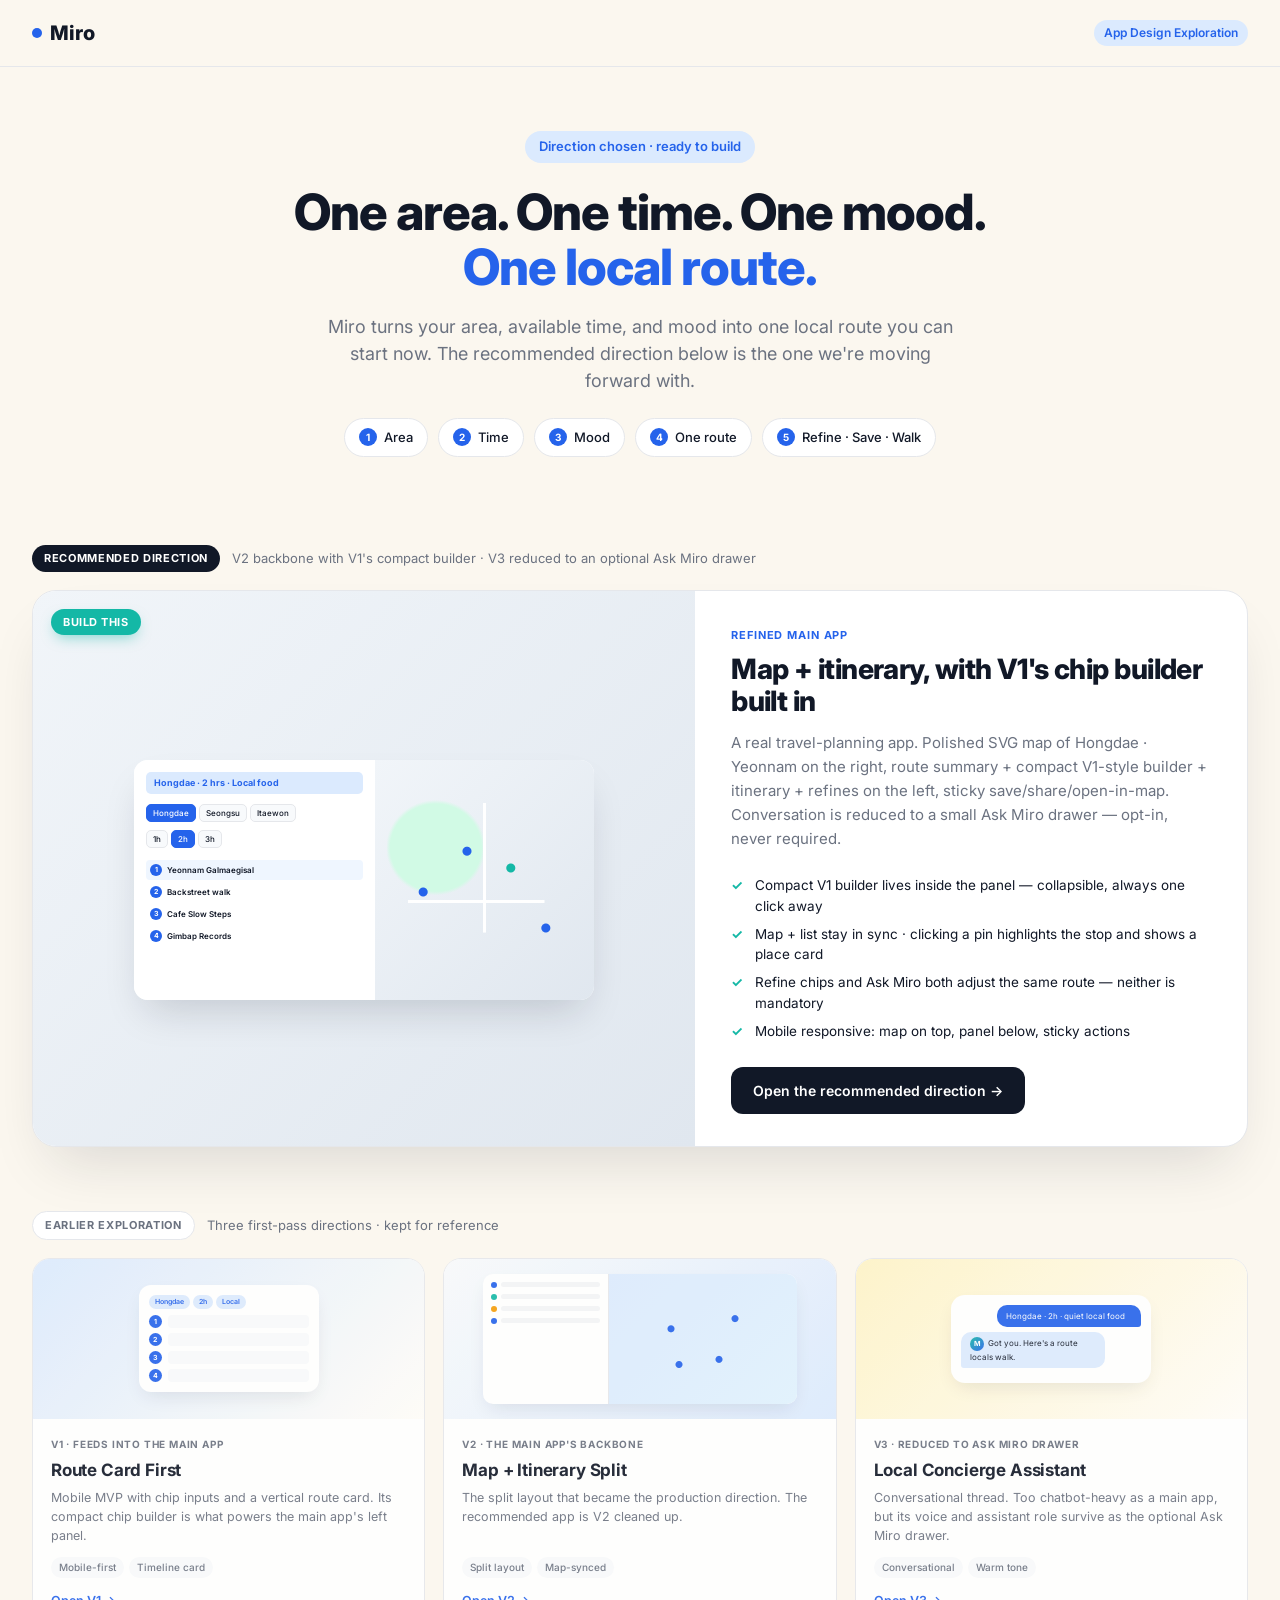
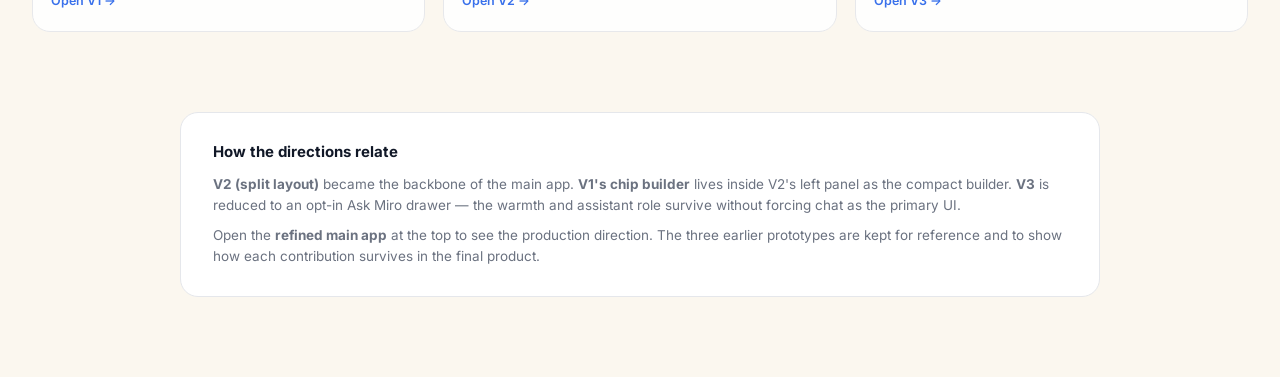
==== index.html @ b217ea52 "Initial Commit" ====
<!DOCTYPE html>
<html lang="en">
<head>
<meta charset="UTF-8" />
<meta name="viewport" content="width=device-width, initial-scale=1.0" />
<title>Miro — App Design Exploration</title>
<link rel="preconnect" href="https://fonts.googleapis.com" />
<link rel="preconnect" href="https://fonts.gstatic.com" crossorigin />
<link href="https://fonts.googleapis.com/css2?family=Inter:wght@400;500;600;700;800&display=swap" rel="stylesheet" />
<style>
  :root {
    --bg: #FFFDF8;
    --bg-warm: #FBF7EF;
    --bg-alt: #F8FAFC;
    --primary: #2563EB;
    --soft-blue: #DBEAFE;
    --mint: #14B8A6;
    --amber: #F59E0B;
    --text: #111827;
    --gray: #6B7280;
    --gray-light: #9CA3AF;
    --border: #E5E7EB;
    --card: #FFFFFF;
  }
  * { margin: 0; padding: 0; box-sizing: border-box; }
  body {
    font-family: 'Inter', -apple-system, BlinkMacSystemFont, sans-serif;
    background: var(--bg-warm);
    color: var(--text);
    -webkit-font-smoothing: antialiased;
    line-height: 1.5;
  }
  .nav {
    padding: 18px 32px;
    display: flex;
    justify-content: space-between;
    align-items: center;
    border-bottom: 1px solid var(--border);
    background: rgba(251, 247, 239, 0.85);
    backdrop-filter: blur(10px);
    position: sticky;
    top: 0;
    z-index: 10;
  }
  .logo {
    font-weight: 800;
    font-size: 20px;
    display: flex;
    align-items: center;
    gap: 8px;
  }
  .logo-dot {
    width: 10px;
    height: 10px;
    border-radius: 50%;
    background: var(--primary);
  }
  .nav-tag {
    font-size: 12px;
    background: var(--soft-blue);
    color: var(--primary);
    padding: 4px 10px;
    border-radius: 999px;
    font-weight: 600;
  }

  /* ===== HERO ===== */
  .hero {
    max-width: 1080px;
    margin: 0 auto;
    padding: 64px 32px 36px;
    text-align: center;
  }
  .pill {
    display: inline-block;
    background: var(--soft-blue);
    color: var(--primary);
    font-size: 13px;
    font-weight: 600;
    padding: 6px 14px;
    border-radius: 999px;
    margin-bottom: 22px;
  }
  h1 {
    font-size: 50px;
    line-height: 1.1;
    font-weight: 800;
    letter-spacing: -0.02em;
    margin-bottom: 18px;
  }
  h1 .accent { color: var(--primary); }
  .lead {
    font-size: 18px;
    color: var(--gray);
    max-width: 640px;
    margin: 0 auto 24px;
  }
  .core-loop {
    display: flex;
    flex-wrap: wrap;
    justify-content: center;
    gap: 10px;
    margin-bottom: 12px;
  }
  .loop-chip {
    background: var(--card);
    border: 1px solid var(--border);
    padding: 9px 14px;
    border-radius: 999px;
    font-size: 13px;
    font-weight: 500;
    color: var(--text);
    display: flex;
    align-items: center;
    gap: 7px;
  }
  .loop-chip .num {
    background: var(--primary);
    color: white;
    width: 18px;
    height: 18px;
    border-radius: 50%;
    display: inline-flex;
    align-items: center;
    justify-content: center;
    font-size: 10px;
    font-weight: 700;
  }

  /* ===== RECOMMENDED ===== */
  .recommended-section {
    max-width: 1280px;
    margin: 0 auto;
    padding: 40px 32px 24px;
  }
  .section-label {
    display: flex;
    align-items: center;
    gap: 12px;
    margin-bottom: 18px;
  }
  .section-label-pill {
    background: var(--text);
    color: white;
    font-size: 11px;
    font-weight: 700;
    padding: 5px 12px;
    border-radius: 999px;
    text-transform: uppercase;
    letter-spacing: 0.06em;
  }
  .section-label-pill.archive {
    background: white;
    color: var(--gray);
    border: 1px solid var(--border);
  }
  .section-label-text {
    font-size: 13px;
    color: var(--gray);
  }

  .recommended-card {
    background: var(--card);
    border: 1px solid var(--border);
    border-radius: 24px;
    overflow: hidden;
    box-shadow: 0 30px 60px -20px rgba(17, 24, 39, 0.15);
    display: grid;
    grid-template-columns: 1.2fr 1fr;
    text-decoration: none;
    color: inherit;
    transition: transform 0.2s, box-shadow 0.2s;
    position: relative;
  }
  .recommended-card:hover {
    transform: translateY(-3px);
    box-shadow: 0 40px 70px -20px rgba(17, 24, 39, 0.2);
  }
  .recommended-badge {
    position: absolute;
    top: 18px;
    left: 18px;
    background: var(--mint);
    color: white;
    font-size: 11px;
    font-weight: 700;
    padding: 5px 12px;
    border-radius: 999px;
    text-transform: uppercase;
    letter-spacing: 0.05em;
    z-index: 2;
    box-shadow: 0 6px 14px -4px rgba(20, 184, 166, 0.5);
  }
  .recommended-preview {
    background: linear-gradient(135deg, #F1F5F9 0%, #E0E7EF 100%);
    padding: 60px 36px 36px;
    position: relative;
    min-height: 360px;
    display: flex;
    align-items: center;
    justify-content: center;
  }
  .rec-mock {
    background: white;
    border-radius: 14px;
    overflow: hidden;
    width: 100%;
    max-width: 460px;
    box-shadow: 0 20px 40px -12px rgba(17, 24, 39, 0.18);
    display: grid;
    grid-template-columns: 1.1fr 1fr;
    height: 240px;
  }
  .rec-mock-left {
    padding: 12px;
    display: flex;
    flex-direction: column;
    gap: 8px;
    overflow: hidden;
    background: white;
  }
  .rec-mock-summary {
    font-size: 9px;
    color: var(--primary);
    font-weight: 700;
    background: var(--soft-blue);
    padding: 4px 8px;
    border-radius: 5px;
    margin-bottom: 2px;
  }
  .rec-mock-chips {
    display: flex; gap: 3px; flex-wrap: wrap;
  }
  .rec-mock-chip {
    background: #F8FAFC;
    border: 1px solid var(--border);
    padding: 2px 6px;
    border-radius: 5px;
    font-size: 8px;
    font-weight: 500;
  }
  .rec-mock-chip.sel { background: var(--primary); color: white; border-color: var(--primary); }
  .rec-mock-stop {
    display: flex;
    gap: 5px;
    align-items: center;
    padding: 4px 4px;
    border-radius: 4px;
  }
  .rec-mock-stop.act { background: #EFF6FF; }
  .rec-mock-stop-num {
    width: 12px; height: 12px;
    border-radius: 50%;
    background: var(--primary);
    color: white;
    font-size: 7px;
    font-weight: 700;
    display: flex; align-items: center; justify-content: center;
    flex-shrink: 0;
  }
  .rec-mock-stop-name {
    font-size: 8px;
    font-weight: 600;
    color: var(--text);
  }
  .rec-mock-right {
    background: linear-gradient(135deg, #F1F5F9 0%, #E0E7EF 100%);
    position: relative;
  }
  .rec-mock-right::before {
    content: '';
    position: absolute;
    inset: 12px;
    background:
      linear-gradient(white, white) 35% 60% / 70% 3px no-repeat,
      linear-gradient(white, white) 50% 35% / 3px 60% no-repeat,
      radial-gradient(ellipse at 25% 35%, #D1FAE5 0 22%, transparent 24%);
  }
  .rec-mock-right::after {
    content: '';
    position: absolute;
    inset: 0;
    background:
      radial-gradient(circle at 22% 55%, #2563EB 0 4px, transparent 5px),
      radial-gradient(circle at 42% 38%, #2563EB 0 4px, transparent 5px),
      radial-gradient(circle at 62% 45%, #14B8A6 0 4px, transparent 5px),
      radial-gradient(circle at 78% 70%, #2563EB 0 4px, transparent 5px);
  }
  .rec-body {
    padding: 36px 36px 32px;
    display: flex;
    flex-direction: column;
    justify-content: center;
  }
  .rec-tag {
    font-size: 11px;
    font-weight: 700;
    color: var(--primary);
    letter-spacing: 0.08em;
    text-transform: uppercase;
    margin-bottom: 10px;
  }
  .rec-title {
    font-size: 28px;
    font-weight: 800;
    letter-spacing: -0.02em;
    line-height: 1.15;
    margin-bottom: 14px;
  }
  .rec-desc {
    font-size: 15px;
    color: var(--gray);
    line-height: 1.6;
    margin-bottom: 20px;
  }
  .rec-bullets {
    list-style: none;
    margin-bottom: 22px;
  }
  .rec-bullets li {
    font-size: 13.5px;
    color: var(--text);
    padding: 4px 0;
    padding-left: 24px;
    position: relative;
  }
  .rec-bullets li::before {
    content: '✓';
    position: absolute;
    left: 0;
    top: 4px;
    color: var(--mint);
    font-weight: 700;
  }
  .rec-cta {
    display: inline-flex;
    align-items: center;
    gap: 8px;
    background: var(--text);
    color: white;
    padding: 13px 22px;
    border-radius: 12px;
    font-size: 14px;
    font-weight: 600;
    align-self: flex-start;
  }

  /* ===== ARCHIVE ===== */
  .archive-section {
    max-width: 1280px;
    margin: 0 auto;
    padding: 40px 32px 80px;
  }
  .versions {
    display: grid;
    grid-template-columns: repeat(auto-fit, minmax(280px, 1fr));
    gap: 18px;
  }
  .v-card {
    background: var(--card);
    border: 1px solid var(--border);
    border-radius: 18px;
    overflow: hidden;
    transition: transform 0.2s, box-shadow 0.2s;
    text-decoration: none;
    color: inherit;
    display: flex;
    flex-direction: column;
    opacity: 0.9;
  }
  .v-card:hover {
    transform: translateY(-3px);
    box-shadow: 0 16px 30px -10px rgba(17, 24, 39, 0.12);
    border-color: var(--gray-light);
    opacity: 1;
  }
  .v-preview {
    height: 160px;
    display: flex;
    align-items: center;
    justify-content: center;
    position: relative;
    overflow: hidden;
  }
  .v1-bg { background: linear-gradient(135deg, #DBEAFE 0%, #FFFDF8 100%); }
  .v2-bg { background: linear-gradient(135deg, #F8FAFC 0%, #DBEAFE 100%); }
  .v3-bg { background: linear-gradient(135deg, #FEF3C7 0%, #FFFDF8 100%); }
  .v1-mock {
    width: 70%;
    max-width: 180px;
    background: white;
    border-radius: 12px;
    padding: 10px;
    box-shadow: 0 8px 20px -6px rgba(17, 24, 39, 0.12);
  }
  .v1-mock .chip-row { display: flex; gap: 3px; margin-bottom: 6px; }
  .v1-mock .chip-mini {
    background: var(--soft-blue);
    color: var(--primary);
    padding: 2px 6px;
    border-radius: 999px;
    font-size: 7px;
    font-weight: 600;
  }
  .v1-mock .timeline { display: flex; flex-direction: column; gap: 5px; }
  .v1-mock .stop { display: flex; gap: 6px; align-items: center; }
  .v1-mock .stop-num {
    width: 13px; height: 13px;
    border-radius: 50%;
    background: var(--primary);
    color: white;
    font-size: 7px;
    font-weight: 700;
    display: flex; align-items: center; justify-content: center;
    flex-shrink: 0;
  }
  .v1-mock .stop-label {
    background: #F8FAFC;
    height: 13px;
    border-radius: 4px;
    flex: 1;
  }
  .v2-mock {
    display: flex;
    width: 80%;
    height: 130px;
    background: white;
    border-radius: 10px;
    overflow: hidden;
    box-shadow: 0 8px 20px -6px rgba(17, 24, 39, 0.12);
  }
  .v2-mock-left {
    width: 40%;
    padding: 8px;
    border-right: 1px solid var(--border);
  }
  .v2-mock-right {
    flex: 1;
    background: linear-gradient(135deg, #DBEAFE, #E0F2FE);
    position: relative;
  }
  .v2-mock-right::after {
    content: '';
    position: absolute;
    inset: 14px;
    background:
      radial-gradient(circle at 30% 40%, var(--primary) 0 3px, transparent 4px),
      radial-gradient(circle at 70% 30%, var(--primary) 0 3px, transparent 4px),
      radial-gradient(circle at 60% 70%, var(--primary) 0 3px, transparent 4px),
      radial-gradient(circle at 35% 75%, var(--primary) 0 3px, transparent 4px);
  }
  .v2-mock .stop-row {
    display: flex; gap: 4px; align-items: center;
    margin-bottom: 6px;
  }
  .mini-dot { width: 6px; height: 6px; border-radius: 50%; background: var(--primary); flex-shrink: 0; }
  .mini-line { height: 5px; background: #F3F4F6; border-radius: 3px; flex: 1; }
  .v3-mock {
    width: 70%;
    max-width: 200px;
    background: white;
    border-radius: 14px;
    padding: 10px;
    box-shadow: 0 8px 20px -6px rgba(17, 24, 39, 0.12);
  }
  .v3-mock .bubble {
    background: var(--soft-blue);
    color: var(--text);
    padding: 5px 9px;
    border-radius: 10px 10px 10px 3px;
    font-size: 8px;
    margin-bottom: 5px;
    max-width: 80%;
  }
  .v3-mock .bubble.user {
    background: var(--primary);
    color: white;
    border-radius: 10px 10px 3px 10px;
    margin-left: auto;
  }
  .v3-mock .miro-ava {
    width: 14px; height: 14px;
    border-radius: 50%;
    background: linear-gradient(135deg, var(--mint), var(--primary));
    color: white;
    font-size: 7px;
    font-weight: 700;
    display: inline-flex; align-items: center; justify-content: center;
    margin-right: 4px;
  }
  .v-body {
    padding: 18px 18px 20px;
    flex: 1;
    display: flex;
    flex-direction: column;
  }
  .v-tag {
    font-size: 10px;
    font-weight: 700;
    color: var(--gray);
    letter-spacing: 0.08em;
    text-transform: uppercase;
    margin-bottom: 6px;
  }
  .v-title {
    font-size: 17px;
    font-weight: 700;
    margin-bottom: 6px;
    letter-spacing: -0.01em;
  }
  .v-desc {
    font-size: 12.5px;
    color: var(--gray);
    margin-bottom: 12px;
    flex: 1;
    line-height: 1.5;
  }
  .v-meta {
    display: flex;
    flex-wrap: wrap;
    gap: 5px;
    margin-bottom: 14px;
  }
  .v-chip {
    font-size: 10px;
    font-weight: 500;
    padding: 3px 8px;
    border-radius: 999px;
    background: var(--bg-alt);
    color: var(--gray);
  }
  .v-cta {
    font-size: 12.5px;
    font-weight: 600;
    color: var(--primary);
  }

  /* ===== Footer ===== */
  .footer-note {
    max-width: 920px;
    margin: 0 auto 80px;
    padding: 28px 32px;
    background: var(--card);
    border: 1px solid var(--border);
    border-radius: 18px;
  }
  .footer-note h3 {
    font-size: 15px;
    margin-bottom: 10px;
    font-weight: 700;
  }
  .footer-note p {
    font-size: 13.5px;
    color: var(--gray);
    margin-bottom: 8px;
    line-height: 1.6;
  }
  .footer-note p:last-child { margin-bottom: 0; }

  @media (max-width: 880px) {
    h1 { font-size: 36px; }
    .lead { font-size: 16px; }
    .hero { padding: 40px 20px 24px; }
    .recommended-section, .archive-section { padding-left: 20px; padding-right: 20px; }
    .recommended-card { grid-template-columns: 1fr; }
    .recommended-preview { padding: 50px 24px 24px; min-height: 280px; }
    .rec-body { padding: 28px 24px 28px; }
    .rec-title { font-size: 22px; }
  }
</style>
</head>
<body>
<nav class="nav">
  <div class="logo"><span class="logo-dot"></span> Miro</div>
  <span class="nav-tag">App Design Exploration</span>
</nav>

<section class="hero">
  <span class="pill">Direction chosen · ready to build</span>
  <h1>One area. One time. One mood.<br/><span class="accent">One local route.</span></h1>
  <p class="lead">Miro turns your area, available time, and mood into one local route you can start now. The recommended direction below is the one we're moving forward with.</p>
  <div class="core-loop">
    <div class="loop-chip"><span class="num">1</span>Area</div>
    <div class="loop-chip"><span class="num">2</span>Time</div>
    <div class="loop-chip"><span class="num">3</span>Mood</div>
    <div class="loop-chip"><span class="num">4</span>One route</div>
    <div class="loop-chip"><span class="num">5</span>Refine · Save · Walk</div>
  </div>
</section>

<!-- ============== RECOMMENDED ============== -->
<section class="recommended-section">
  <div class="section-label">
    <span class="section-label-pill">Recommended direction</span>
    <span class="section-label-text">V2 backbone with V1's compact builder · V3 reduced to an optional Ask Miro drawer</span>
  </div>

  <a class="recommended-card" href="v2-refined-main-app/index.html">
    <span class="recommended-badge">Build this</span>
    <div class="recommended-preview">
      <div class="rec-mock">
        <div class="rec-mock-left">
          <div class="rec-mock-summary">Hongdae · 2 hrs · Local food</div>
          <div class="rec-mock-chips">
            <span class="rec-mock-chip sel">Hongdae</span>
            <span class="rec-mock-chip">Seongsu</span>
            <span class="rec-mock-chip">Itaewon</span>
          </div>
          <div class="rec-mock-chips">
            <span class="rec-mock-chip">1h</span>
            <span class="rec-mock-chip sel">2h</span>
            <span class="rec-mock-chip">3h</span>
          </div>
          <div style="margin-top:4px;display:flex;flex-direction:column;gap:2px;">
            <div class="rec-mock-stop act"><span class="rec-mock-stop-num">1</span><span class="rec-mock-stop-name">Yeonnam Galmaegisal</span></div>
            <div class="rec-mock-stop"><span class="rec-mock-stop-num">2</span><span class="rec-mock-stop-name">Backstreet walk</span></div>
            <div class="rec-mock-stop"><span class="rec-mock-stop-num">3</span><span class="rec-mock-stop-name">Cafe Slow Steps</span></div>
            <div class="rec-mock-stop"><span class="rec-mock-stop-num">4</span><span class="rec-mock-stop-name">Gimbap Records</span></div>
          </div>
        </div>
        <div class="rec-mock-right"></div>
      </div>
    </div>
    <div class="rec-body">
      <div class="rec-tag">Refined main app</div>
      <h2 class="rec-title">Map + itinerary, with V1's chip builder built in</h2>
      <p class="rec-desc">A real travel-planning app. Polished SVG map of Hongdae · Yeonnam on the right, route summary + compact V1-style builder + itinerary + refines on the left, sticky save/share/open-in-map. Conversation is reduced to a small Ask Miro drawer — opt-in, never required.</p>
      <ul class="rec-bullets">
        <li>Compact V1 builder lives inside the panel — collapsible, always one click away</li>
        <li>Map + list stay in sync · clicking a pin highlights the stop and shows a place card</li>
        <li>Refine chips and Ask Miro both adjust the same route — neither is mandatory</li>
        <li>Mobile responsive: map on top, panel below, sticky actions</li>
      </ul>
      <span class="rec-cta">Open the recommended direction →</span>
    </div>
  </a>
</section>

<!-- ============== ARCHIVE ============== -->
<section class="archive-section">
  <div class="section-label">
    <span class="section-label-pill archive">Earlier exploration</span>
    <span class="section-label-text">Three first-pass directions · kept for reference</span>
  </div>

  <div class="versions">
    <a class="v-card" href="v1-route-card-first/index.html">
      <div class="v-preview v1-bg">
        <div class="v1-mock">
          <div class="chip-row">
            <span class="chip-mini">Hongdae</span>
            <span class="chip-mini">2h</span>
            <span class="chip-mini">Local</span>
          </div>
          <div class="timeline">
            <div class="stop"><span class="stop-num">1</span><span class="stop-label"></span></div>
            <div class="stop"><span class="stop-num">2</span><span class="stop-label"></span></div>
            <div class="stop"><span class="stop-num">3</span><span class="stop-label"></span></div>
            <div class="stop"><span class="stop-num">4</span><span class="stop-label"></span></div>
          </div>
        </div>
      </div>
      <div class="v-body">
        <div class="v-tag">V1 · feeds into the main app</div>
        <div class="v-title">Route Card First</div>
        <div class="v-desc">Mobile MVP with chip inputs and a vertical route card. Its compact chip builder is what powers the main app's left panel.</div>
        <div class="v-meta">
          <span class="v-chip">Mobile-first</span>
          <span class="v-chip">Timeline card</span>
        </div>
        <div class="v-cta">Open V1 →</div>
      </div>
    </a>

    <a class="v-card" href="v2-map-itinerary-split/index.html">
      <div class="v-preview v2-bg">
        <div class="v2-mock">
          <div class="v2-mock-left">
            <div class="stop-row"><div class="mini-dot"></div><div class="mini-line"></div></div>
            <div class="stop-row"><div class="mini-dot" style="background:var(--mint)"></div><div class="mini-line"></div></div>
            <div class="stop-row"><div class="mini-dot" style="background:var(--amber)"></div><div class="mini-line"></div></div>
            <div class="stop-row"><div class="mini-dot"></div><div class="mini-line"></div></div>
          </div>
          <div class="v2-mock-right"></div>
        </div>
      </div>
      <div class="v-body">
        <div class="v-tag">V2 · the main app's backbone</div>
        <div class="v-title">Map + Itinerary Split</div>
        <div class="v-desc">The split layout that became the production direction. The recommended app is V2 cleaned up.</div>
        <div class="v-meta">
          <span class="v-chip">Split layout</span>
          <span class="v-chip">Map-synced</span>
        </div>
        <div class="v-cta">Open V2 →</div>
      </div>
    </a>

    <a class="v-card" href="v3-local-concierge/index.html">
      <div class="v-preview v3-bg">
        <div class="v3-mock">
          <div class="bubble user">Hongdae · 2h · quiet local food</div>
          <div class="bubble"><span class="miro-ava">M</span>Got you. Here's a route locals walk.</div>
        </div>
      </div>
      <div class="v-body">
        <div class="v-tag">V3 · reduced to Ask Miro drawer</div>
        <div class="v-title">Local Concierge Assistant</div>
        <div class="v-desc">Conversational thread. Too chatbot-heavy as a main app, but its voice and assistant role survive as the optional Ask Miro drawer.</div>
        <div class="v-meta">
          <span class="v-chip">Conversational</span>
          <span class="v-chip">Warm tone</span>
        </div>
        <div class="v-cta">Open V3 →</div>
      </div>
    </a>
  </div>
</section>

<section class="footer-note">
  <h3>How the directions relate</h3>
  <p><strong>V2 (split layout)</strong> became the backbone of the main app. <strong>V1's chip builder</strong> lives inside V2's left panel as the compact builder. <strong>V3</strong> is reduced to an opt-in Ask Miro drawer — the warmth and assistant role survive without forcing chat as the primary UI.</p>
  <p>Open the <strong>refined main app</strong> at the top to see the production direction. The three earlier prototypes are kept for reference and to show how each contribution survives in the final product.</p>
</section>
</body>
</html>
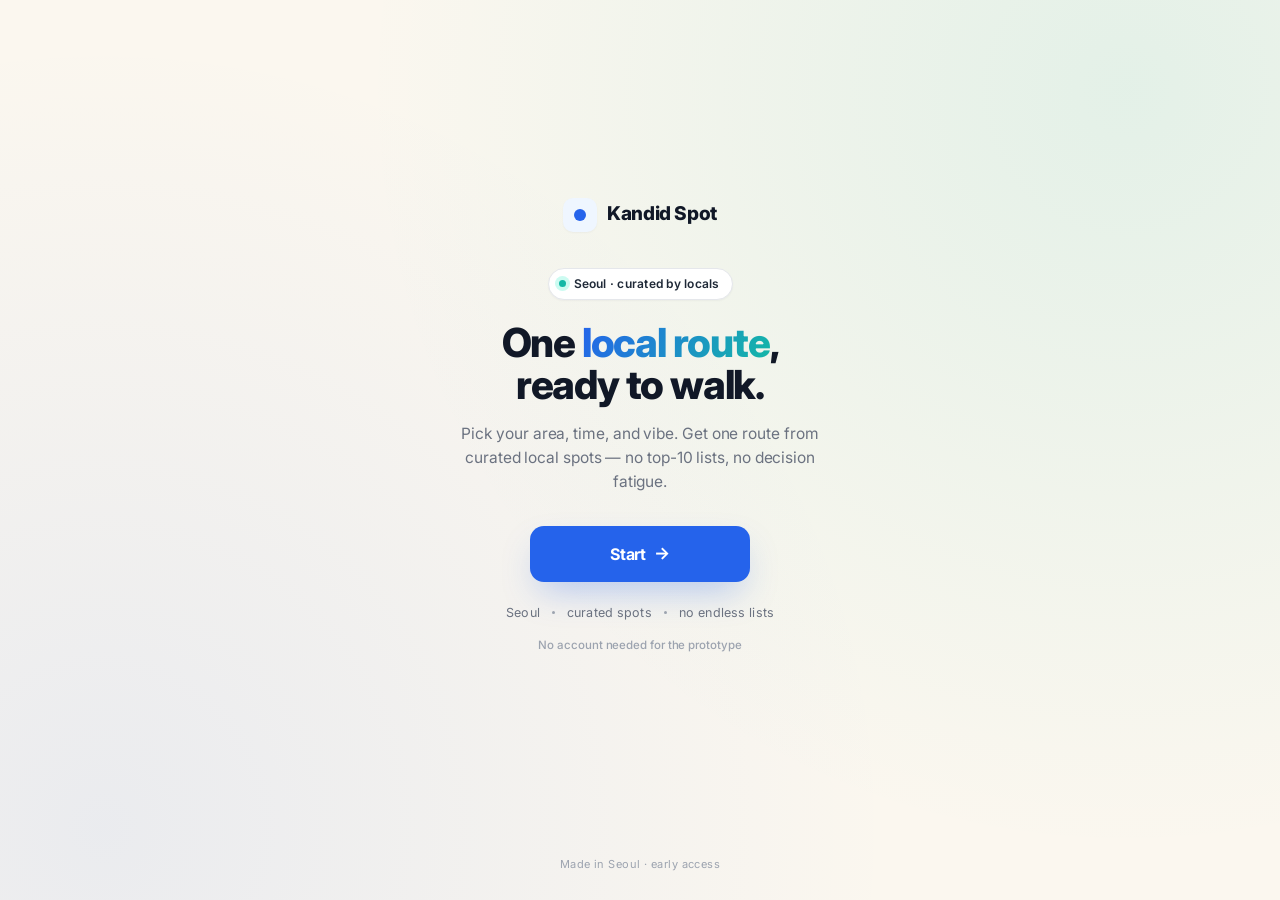
==== commit f1721196: "Improving first page" ====
--- a/index.html
+++ b/index.html
@@ -3,724 +3,246 @@
 <head>
 <meta charset="UTF-8" />
 <meta name="viewport" content="width=device-width, initial-scale=1.0" />
-<title>Miro — App Design Exploration</title>
+<title>Kandid Spot — One local route, ready to walk</title>
+<meta name="description" content="Pick your area, time, and vibe. Kandid Spot gives you one route from curated local spots in Seoul." />
+<meta name="theme-color" content="#FBF7EF" />
 <link rel="preconnect" href="https://fonts.googleapis.com" />
 <link rel="preconnect" href="https://fonts.gstatic.com" crossorigin />
 <link href="https://fonts.googleapis.com/css2?family=Inter:wght@400;500;600;700;800&display=swap" rel="stylesheet" />
 <style>
   :root {
-    --bg: #FFFDF8;
-    --bg-warm: #FBF7EF;
-    --bg-alt: #F8FAFC;
+    --bg: #FBF7EF;
+    --card: #FFFFFF;
     --primary: #2563EB;
-    --soft-blue: #DBEAFE;
+    --primary-dark: #1D4ED8;
+    --primary-soft: #EFF6FF;
     --mint: #14B8A6;
-    --amber: #F59E0B;
+    --mint-soft: #CCFBF1;
     --text: #111827;
+    --text-soft: #1F2937;
     --gray: #6B7280;
     --gray-light: #9CA3AF;
     --border: #E5E7EB;
-    --card: #FFFFFF;
-  }
-  * { margin: 0; padding: 0; box-sizing: border-box; }
+    --shadow-pop: 0 16px 36px -10px rgba(37, 99, 235, 0.35);
+    --shadow-xs: 0 1px 2px rgba(17, 24, 39, 0.04);
+  }
+  *, *::before, *::after { box-sizing: border-box; margin: 0; padding: 0; }
+  html, body { height: 100%; }
   body {
-    font-family: 'Inter', -apple-system, BlinkMacSystemFont, sans-serif;
-    background: var(--bg-warm);
+    font-family: 'Inter', -apple-system, BlinkMacSystemFont, "Apple SD Gothic Neo",
+      "Malgun Gothic", "Noto Sans KR", sans-serif;
+    background: var(--bg);
+    background-image:
+      radial-gradient(circle at 88% 10%, rgba(20, 184, 166, 0.10), transparent 55%),
+      radial-gradient(circle at 8% 92%, rgba(37, 99, 235, 0.08), transparent 55%);
     color: var(--text);
     -webkit-font-smoothing: antialiased;
     line-height: 1.5;
-  }
-  .nav {
-    padding: 18px 32px;
+    letter-spacing: -0.005em;
+    min-height: 100%;
     display: flex;
-    justify-content: space-between;
-    align-items: center;
-    border-bottom: 1px solid var(--border);
-    background: rgba(251, 247, 239, 0.85);
-    backdrop-filter: blur(10px);
-    position: sticky;
-    top: 0;
-    z-index: 10;
-  }
-  .logo {
-    font-weight: 800;
-    font-size: 20px;
+    flex-direction: column;
+  }
+  a { color: inherit; text-decoration: none; }
+
+  .start {
+    flex: 1;
+    width: 100%;
+    max-width: 520px;
+    margin: 0 auto;
+    padding: 56px 24px 40px;
     display: flex;
-    align-items: center;
-    gap: 8px;
-  }
-  .logo-dot {
-    width: 10px;
-    height: 10px;
+    flex-direction: column;
+    align-items: center;
+    justify-content: center;
+    text-align: center;
+  }
+
+  .brand {
+    display: inline-flex;
+    align-items: center;
+    gap: 10px;
+    margin-bottom: 36px;
+  }
+  .brand-mark {
+    width: 34px;
+    height: 34px;
+    border-radius: 10px;
+    background: var(--primary-soft);
+    display: inline-flex;
+    align-items: center;
+    justify-content: center;
+    box-shadow: var(--shadow-xs);
+  }
+  .brand-mark::after {
+    content: "";
+    width: 12px;
+    height: 12px;
     border-radius: 50%;
     background: var(--primary);
   }
-  .nav-tag {
-    font-size: 12px;
-    background: var(--soft-blue);
-    color: var(--primary);
-    padding: 4px 10px;
-    border-radius: 999px;
-    font-weight: 600;
-  }
-
-  /* ===== HERO ===== */
-  .hero {
-    max-width: 1080px;
-    margin: 0 auto;
-    padding: 64px 32px 36px;
-    text-align: center;
-  }
-  .pill {
-    display: inline-block;
-    background: var(--soft-blue);
-    color: var(--primary);
-    font-size: 13px;
-    font-weight: 600;
-    padding: 6px 14px;
-    border-radius: 999px;
-    margin-bottom: 22px;
-  }
-  h1 {
-    font-size: 50px;
-    line-height: 1.1;
+  .brand-name {
+    font-size: 19px;
     font-weight: 800;
     letter-spacing: -0.02em;
-    margin-bottom: 18px;
-  }
-  h1 .accent { color: var(--primary); }
-  .lead {
-    font-size: 18px;
-    color: var(--gray);
-    max-width: 640px;
-    margin: 0 auto 24px;
-  }
-  .core-loop {
-    display: flex;
-    flex-wrap: wrap;
-    justify-content: center;
-    gap: 10px;
-    margin-bottom: 12px;
-  }
-  .loop-chip {
+  }
+
+  .eyebrow {
+    display: inline-flex;
+    align-items: center;
+    gap: 8px;
+    font-size: 12px;
+    font-weight: 600;
+    letter-spacing: 0.02em;
+    color: var(--text-soft);
     background: var(--card);
     border: 1px solid var(--border);
-    padding: 9px 14px;
+    padding: 6px 12px 6px 10px;
     border-radius: 999px;
-    font-size: 13px;
-    font-weight: 500;
+    box-shadow: var(--shadow-xs);
+    margin-bottom: 22px;
+  }
+  .eyebrow-dot {
+    width: 7px;
+    height: 7px;
+    border-radius: 50%;
+    background: var(--mint);
+    box-shadow: 0 0 0 4px var(--mint-soft);
+  }
+
+  h1.headline {
+    font-size: 40px;
+    font-weight: 800;
+    letter-spacing: -0.03em;
+    line-height: 1.05;
     color: var(--text);
-    display: flex;
-    align-items: center;
-    gap: 7px;
-  }
-  .loop-chip .num {
+    max-width: 14ch;
+  }
+  h1.headline .accent {
+    background: linear-gradient(120deg, var(--primary) 0%, var(--mint) 100%);
+    -webkit-background-clip: text;
+    background-clip: text;
+    color: transparent;
+  }
+
+  .lead {
+    margin-top: 16px;
+    font-size: 15.5px;
+    color: var(--gray);
+    line-height: 1.55;
+    max-width: 38ch;
+  }
+
+  .cta {
+    display: inline-flex;
+    align-items: center;
+    justify-content: center;
+    gap: 8px;
+    margin-top: 32px;
+    padding: 16px 32px;
+    min-width: 220px;
     background: var(--primary);
     color: white;
-    width: 18px;
-    height: 18px;
-    border-radius: 50%;
-    display: inline-flex;
-    align-items: center;
-    justify-content: center;
-    font-size: 10px;
+    font-size: 16px;
     font-weight: 700;
-  }
-
-  /* ===== RECOMMENDED ===== */
-  .recommended-section {
-    max-width: 1280px;
-    margin: 0 auto;
-    padding: 40px 32px 24px;
-  }
-  .section-label {
-    display: flex;
-    align-items: center;
-    gap: 12px;
-    margin-bottom: 18px;
-  }
-  .section-label-pill {
-    background: var(--text);
-    color: white;
-    font-size: 11px;
-    font-weight: 700;
-    padding: 5px 12px;
-    border-radius: 999px;
-    text-transform: uppercase;
-    letter-spacing: 0.06em;
-  }
-  .section-label-pill.archive {
-    background: white;
-    color: var(--gray);
-    border: 1px solid var(--border);
-  }
-  .section-label-text {
-    font-size: 13px;
-    color: var(--gray);
-  }
-
-  .recommended-card {
-    background: var(--card);
-    border: 1px solid var(--border);
-    border-radius: 24px;
-    overflow: hidden;
-    box-shadow: 0 30px 60px -20px rgba(17, 24, 39, 0.15);
-    display: grid;
-    grid-template-columns: 1.2fr 1fr;
-    text-decoration: none;
-    color: inherit;
-    transition: transform 0.2s, box-shadow 0.2s;
-    position: relative;
-  }
-  .recommended-card:hover {
-    transform: translateY(-3px);
-    box-shadow: 0 40px 70px -20px rgba(17, 24, 39, 0.2);
-  }
-  .recommended-badge {
-    position: absolute;
-    top: 18px;
-    left: 18px;
-    background: var(--mint);
-    color: white;
-    font-size: 11px;
-    font-weight: 700;
-    padding: 5px 12px;
-    border-radius: 999px;
-    text-transform: uppercase;
-    letter-spacing: 0.05em;
-    z-index: 2;
-    box-shadow: 0 6px 14px -4px rgba(20, 184, 166, 0.5);
-  }
-  .recommended-preview {
-    background: linear-gradient(135deg, #F1F5F9 0%, #E0E7EF 100%);
-    padding: 60px 36px 36px;
-    position: relative;
-    min-height: 360px;
-    display: flex;
-    align-items: center;
-    justify-content: center;
-  }
-  .rec-mock {
-    background: white;
     border-radius: 14px;
-    overflow: hidden;
-    width: 100%;
-    max-width: 460px;
-    box-shadow: 0 20px 40px -12px rgba(17, 24, 39, 0.18);
-    display: grid;
-    grid-template-columns: 1.1fr 1fr;
-    height: 240px;
-  }
-  .rec-mock-left {
-    padding: 12px;
-    display: flex;
-    flex-direction: column;
-    gap: 8px;
-    overflow: hidden;
-    background: white;
-  }
-  .rec-mock-summary {
-    font-size: 9px;
-    color: var(--primary);
-    font-weight: 700;
-    background: var(--soft-blue);
-    padding: 4px 8px;
-    border-radius: 5px;
-    margin-bottom: 2px;
-  }
-  .rec-mock-chips {
-    display: flex; gap: 3px; flex-wrap: wrap;
-  }
-  .rec-mock-chip {
-    background: #F8FAFC;
-    border: 1px solid var(--border);
-    padding: 2px 6px;
-    border-radius: 5px;
-    font-size: 8px;
-    font-weight: 500;
-  }
-  .rec-mock-chip.sel { background: var(--primary); color: white; border-color: var(--primary); }
-  .rec-mock-stop {
-    display: flex;
-    gap: 5px;
-    align-items: center;
-    padding: 4px 4px;
-    border-radius: 4px;
-  }
-  .rec-mock-stop.act { background: #EFF6FF; }
-  .rec-mock-stop-num {
-    width: 12px; height: 12px;
-    border-radius: 50%;
-    background: var(--primary);
-    color: white;
-    font-size: 7px;
-    font-weight: 700;
-    display: flex; align-items: center; justify-content: center;
-    flex-shrink: 0;
-  }
-  .rec-mock-stop-name {
-    font-size: 8px;
-    font-weight: 600;
-    color: var(--text);
-  }
-  .rec-mock-right {
-    background: linear-gradient(135deg, #F1F5F9 0%, #E0E7EF 100%);
-    position: relative;
-  }
-  .rec-mock-right::before {
-    content: '';
-    position: absolute;
-    inset: 12px;
-    background:
-      linear-gradient(white, white) 35% 60% / 70% 3px no-repeat,
-      linear-gradient(white, white) 50% 35% / 3px 60% no-repeat,
-      radial-gradient(ellipse at 25% 35%, #D1FAE5 0 22%, transparent 24%);
-  }
-  .rec-mock-right::after {
-    content: '';
-    position: absolute;
-    inset: 0;
-    background:
-      radial-gradient(circle at 22% 55%, #2563EB 0 4px, transparent 5px),
-      radial-gradient(circle at 42% 38%, #2563EB 0 4px, transparent 5px),
-      radial-gradient(circle at 62% 45%, #14B8A6 0 4px, transparent 5px),
-      radial-gradient(circle at 78% 70%, #2563EB 0 4px, transparent 5px);
-  }
-  .rec-body {
-    padding: 36px 36px 32px;
-    display: flex;
-    flex-direction: column;
-    justify-content: center;
-  }
-  .rec-tag {
-    font-size: 11px;
-    font-weight: 700;
-    color: var(--primary);
-    letter-spacing: 0.08em;
-    text-transform: uppercase;
-    margin-bottom: 10px;
-  }
-  .rec-title {
-    font-size: 28px;
-    font-weight: 800;
-    letter-spacing: -0.02em;
-    line-height: 1.15;
-    margin-bottom: 14px;
-  }
-  .rec-desc {
-    font-size: 15px;
-    color: var(--gray);
-    line-height: 1.6;
-    margin-bottom: 20px;
-  }
-  .rec-bullets {
-    list-style: none;
-    margin-bottom: 22px;
-  }
-  .rec-bullets li {
-    font-size: 13.5px;
-    color: var(--text);
-    padding: 4px 0;
-    padding-left: 24px;
-    position: relative;
-  }
-  .rec-bullets li::before {
-    content: '✓';
-    position: absolute;
-    left: 0;
-    top: 4px;
-    color: var(--mint);
-    font-weight: 700;
-  }
-  .rec-cta {
-    display: inline-flex;
-    align-items: center;
-    gap: 8px;
-    background: var(--text);
-    color: white;
-    padding: 13px 22px;
-    border-radius: 12px;
-    font-size: 14px;
-    font-weight: 600;
-    align-self: flex-start;
-  }
-
-  /* ===== ARCHIVE ===== */
-  .archive-section {
-    max-width: 1280px;
-    margin: 0 auto;
-    padding: 40px 32px 80px;
-  }
-  .versions {
-    display: grid;
-    grid-template-columns: repeat(auto-fit, minmax(280px, 1fr));
-    gap: 18px;
-  }
-  .v-card {
-    background: var(--card);
-    border: 1px solid var(--border);
-    border-radius: 18px;
-    overflow: hidden;
-    transition: transform 0.2s, box-shadow 0.2s;
-    text-decoration: none;
-    color: inherit;
-    display: flex;
-    flex-direction: column;
-    opacity: 0.9;
-  }
-  .v-card:hover {
-    transform: translateY(-3px);
-    box-shadow: 0 16px 30px -10px rgba(17, 24, 39, 0.12);
-    border-color: var(--gray-light);
-    opacity: 1;
-  }
-  .v-preview {
-    height: 160px;
-    display: flex;
-    align-items: center;
-    justify-content: center;
-    position: relative;
-    overflow: hidden;
-  }
-  .v1-bg { background: linear-gradient(135deg, #DBEAFE 0%, #FFFDF8 100%); }
-  .v2-bg { background: linear-gradient(135deg, #F8FAFC 0%, #DBEAFE 100%); }
-  .v3-bg { background: linear-gradient(135deg, #FEF3C7 0%, #FFFDF8 100%); }
-  .v1-mock {
-    width: 70%;
-    max-width: 180px;
-    background: white;
-    border-radius: 12px;
-    padding: 10px;
-    box-shadow: 0 8px 20px -6px rgba(17, 24, 39, 0.12);
-  }
-  .v1-mock .chip-row { display: flex; gap: 3px; margin-bottom: 6px; }
-  .v1-mock .chip-mini {
-    background: var(--soft-blue);
-    color: var(--primary);
-    padding: 2px 6px;
-    border-radius: 999px;
-    font-size: 7px;
-    font-weight: 600;
-  }
-  .v1-mock .timeline { display: flex; flex-direction: column; gap: 5px; }
-  .v1-mock .stop { display: flex; gap: 6px; align-items: center; }
-  .v1-mock .stop-num {
-    width: 13px; height: 13px;
-    border-radius: 50%;
-    background: var(--primary);
-    color: white;
-    font-size: 7px;
-    font-weight: 700;
-    display: flex; align-items: center; justify-content: center;
-    flex-shrink: 0;
-  }
-  .v1-mock .stop-label {
-    background: #F8FAFC;
-    height: 13px;
-    border-radius: 4px;
-    flex: 1;
-  }
-  .v2-mock {
-    display: flex;
-    width: 80%;
-    height: 130px;
-    background: white;
-    border-radius: 10px;
-    overflow: hidden;
-    box-shadow: 0 8px 20px -6px rgba(17, 24, 39, 0.12);
-  }
-  .v2-mock-left {
-    width: 40%;
-    padding: 8px;
-    border-right: 1px solid var(--border);
-  }
-  .v2-mock-right {
-    flex: 1;
-    background: linear-gradient(135deg, #DBEAFE, #E0F2FE);
-    position: relative;
-  }
-  .v2-mock-right::after {
-    content: '';
-    position: absolute;
-    inset: 14px;
-    background:
-      radial-gradient(circle at 30% 40%, var(--primary) 0 3px, transparent 4px),
-      radial-gradient(circle at 70% 30%, var(--primary) 0 3px, transparent 4px),
-      radial-gradient(circle at 60% 70%, var(--primary) 0 3px, transparent 4px),
-      radial-gradient(circle at 35% 75%, var(--primary) 0 3px, transparent 4px);
-  }
-  .v2-mock .stop-row {
-    display: flex; gap: 4px; align-items: center;
-    margin-bottom: 6px;
-  }
-  .mini-dot { width: 6px; height: 6px; border-radius: 50%; background: var(--primary); flex-shrink: 0; }
-  .mini-line { height: 5px; background: #F3F4F6; border-radius: 3px; flex: 1; }
-  .v3-mock {
-    width: 70%;
-    max-width: 200px;
-    background: white;
-    border-radius: 14px;
-    padding: 10px;
-    box-shadow: 0 8px 20px -6px rgba(17, 24, 39, 0.12);
-  }
-  .v3-mock .bubble {
-    background: var(--soft-blue);
-    color: var(--text);
-    padding: 5px 9px;
-    border-radius: 10px 10px 10px 3px;
-    font-size: 8px;
-    margin-bottom: 5px;
-    max-width: 80%;
-  }
-  .v3-mock .bubble.user {
-    background: var(--primary);
-    color: white;
-    border-radius: 10px 10px 3px 10px;
-    margin-left: auto;
-  }
-  .v3-mock .miro-ava {
-    width: 14px; height: 14px;
-    border-radius: 50%;
-    background: linear-gradient(135deg, var(--mint), var(--primary));
-    color: white;
-    font-size: 7px;
-    font-weight: 700;
-    display: inline-flex; align-items: center; justify-content: center;
-    margin-right: 4px;
-  }
-  .v-body {
-    padding: 18px 18px 20px;
-    flex: 1;
-    display: flex;
-    flex-direction: column;
-  }
-  .v-tag {
-    font-size: 10px;
-    font-weight: 700;
-    color: var(--gray);
-    letter-spacing: 0.08em;
-    text-transform: uppercase;
-    margin-bottom: 6px;
-  }
-  .v-title {
-    font-size: 17px;
-    font-weight: 700;
-    margin-bottom: 6px;
-    letter-spacing: -0.01em;
-  }
-  .v-desc {
+    border: none;
+    box-shadow: var(--shadow-pop);
+    transition: transform 0.15s ease, background 0.15s ease, box-shadow 0.15s ease;
+  }
+  .cta:hover {
+    background: var(--primary-dark);
+    transform: translateY(-1px);
+    box-shadow: 0 20px 40px -10px rgba(37, 99, 235, 0.45);
+  }
+  .cta:active { transform: translateY(0); }
+  .cta:focus-visible {
+    outline: 3px solid rgba(37, 99, 235, 0.35);
+    outline-offset: 2px;
+  }
+  .cta-arrow { font-size: 17px; line-height: 1; }
+
+  .trust {
+    margin-top: 22px;
     font-size: 12.5px;
     color: var(--gray);
-    margin-bottom: 12px;
-    flex: 1;
-    line-height: 1.5;
-  }
-  .v-meta {
-    display: flex;
-    flex-wrap: wrap;
-    gap: 5px;
-    margin-bottom: 14px;
-  }
-  .v-chip {
-    font-size: 10px;
+    letter-spacing: 0.01em;
+  }
+  .trust .sep {
+    display: inline-block;
+    width: 3px;
+    height: 3px;
+    border-radius: 50%;
+    background: var(--gray-light);
+    vertical-align: middle;
+    margin: 0 8px 2px;
+  }
+
+  .prototype-note {
+    margin-top: 14px;
+    font-size: 11.5px;
+    color: var(--gray-light);
     font-weight: 500;
-    padding: 3px 8px;
-    border-radius: 999px;
-    background: var(--bg-alt);
-    color: var(--gray);
-  }
-  .v-cta {
-    font-size: 12.5px;
-    font-weight: 600;
-    color: var(--primary);
-  }
-
-  /* ===== Footer ===== */
-  .footer-note {
-    max-width: 920px;
-    margin: 0 auto 80px;
-    padding: 28px 32px;
-    background: var(--card);
-    border: 1px solid var(--border);
-    border-radius: 18px;
-  }
-  .footer-note h3 {
-    font-size: 15px;
-    margin-bottom: 10px;
-    font-weight: 700;
-  }
-  .footer-note p {
-    font-size: 13.5px;
-    color: var(--gray);
-    margin-bottom: 8px;
-    line-height: 1.6;
-  }
-  .footer-note p:last-child { margin-bottom: 0; }
-
-  @media (max-width: 880px) {
-    h1 { font-size: 36px; }
-    .lead { font-size: 16px; }
-    .hero { padding: 40px 20px 24px; }
-    .recommended-section, .archive-section { padding-left: 20px; padding-right: 20px; }
-    .recommended-card { grid-template-columns: 1fr; }
-    .recommended-preview { padding: 50px 24px 24px; min-height: 280px; }
-    .rec-body { padding: 28px 24px 28px; }
-    .rec-title { font-size: 22px; }
+  }
+
+  .foot {
+    flex-shrink: 0;
+    text-align: center;
+    padding: 20px 24px 28px;
+    font-size: 11px;
+    color: var(--gray-light);
+    letter-spacing: 0.04em;
+  }
+
+  @media (max-width: 480px) {
+    .start { padding: 40px 20px 28px; }
+    .brand { margin-bottom: 28px; }
+    h1.headline { font-size: 32px; }
+    .lead { font-size: 14.5px; margin-top: 12px; }
+    .cta { width: 100%; min-width: 0; padding: 15px 24px; }
+    .trust { font-size: 12px; }
   }
 </style>
 </head>
 <body>
-<nav class="nav">
-  <div class="logo"><span class="logo-dot"></span> Miro</div>
-  <span class="nav-tag">App Design Exploration</span>
-</nav>
-
-<section class="hero">
-  <span class="pill">Direction chosen · ready to build</span>
-  <h1>One area. One time. One mood.<br/><span class="accent">One local route.</span></h1>
-  <p class="lead">Miro turns your area, available time, and mood into one local route you can start now. The recommended direction below is the one we're moving forward with.</p>
-  <div class="core-loop">
-    <div class="loop-chip"><span class="num">1</span>Area</div>
-    <div class="loop-chip"><span class="num">2</span>Time</div>
-    <div class="loop-chip"><span class="num">3</span>Mood</div>
-    <div class="loop-chip"><span class="num">4</span>One route</div>
-    <div class="loop-chip"><span class="num">5</span>Refine · Save · Walk</div>
-  </div>
-</section>
-
-<!-- ============== RECOMMENDED ============== -->
-<section class="recommended-section">
-  <div class="section-label">
-    <span class="section-label-pill">Recommended direction</span>
-    <span class="section-label-text">V2 backbone with V1's compact builder · V3 reduced to an optional Ask Miro drawer</span>
-  </div>
-
-  <a class="recommended-card" href="v2-refined-main-app/index.html">
-    <span class="recommended-badge">Build this</span>
-    <div class="recommended-preview">
-      <div class="rec-mock">
-        <div class="rec-mock-left">
-          <div class="rec-mock-summary">Hongdae · 2 hrs · Local food</div>
-          <div class="rec-mock-chips">
-            <span class="rec-mock-chip sel">Hongdae</span>
-            <span class="rec-mock-chip">Seongsu</span>
-            <span class="rec-mock-chip">Itaewon</span>
-          </div>
-          <div class="rec-mock-chips">
-            <span class="rec-mock-chip">1h</span>
-            <span class="rec-mock-chip sel">2h</span>
-            <span class="rec-mock-chip">3h</span>
-          </div>
-          <div style="margin-top:4px;display:flex;flex-direction:column;gap:2px;">
-            <div class="rec-mock-stop act"><span class="rec-mock-stop-num">1</span><span class="rec-mock-stop-name">Yeonnam Galmaegisal</span></div>
-            <div class="rec-mock-stop"><span class="rec-mock-stop-num">2</span><span class="rec-mock-stop-name">Backstreet walk</span></div>
-            <div class="rec-mock-stop"><span class="rec-mock-stop-num">3</span><span class="rec-mock-stop-name">Cafe Slow Steps</span></div>
-            <div class="rec-mock-stop"><span class="rec-mock-stop-num">4</span><span class="rec-mock-stop-name">Gimbap Records</span></div>
-          </div>
-        </div>
-        <div class="rec-mock-right"></div>
-      </div>
-    </div>
-    <div class="rec-body">
-      <div class="rec-tag">Refined main app</div>
-      <h2 class="rec-title">Map + itinerary, with V1's chip builder built in</h2>
-      <p class="rec-desc">A real travel-planning app. Polished SVG map of Hongdae · Yeonnam on the right, route summary + compact V1-style builder + itinerary + refines on the left, sticky save/share/open-in-map. Conversation is reduced to a small Ask Miro drawer — opt-in, never required.</p>
-      <ul class="rec-bullets">
-        <li>Compact V1 builder lives inside the panel — collapsible, always one click away</li>
-        <li>Map + list stay in sync · clicking a pin highlights the stop and shows a place card</li>
-        <li>Refine chips and Ask Miro both adjust the same route — neither is mandatory</li>
-        <li>Mobile responsive: map on top, panel below, sticky actions</li>
-      </ul>
-      <span class="rec-cta">Open the recommended direction →</span>
-    </div>
+
+<main class="start">
+  <a class="brand" href="./v2-refined-main-app/index.html" aria-label="Kandid Spot home">
+    <span class="brand-mark" aria-hidden="true"></span>
+    <span class="brand-name">Kandid Spot</span>
   </a>
-</section>
-
-<!-- ============== ARCHIVE ============== -->
-<section class="archive-section">
-  <div class="section-label">
-    <span class="section-label-pill archive">Earlier exploration</span>
-    <span class="section-label-text">Three first-pass directions · kept for reference</span>
-  </div>
-
-  <div class="versions">
-    <a class="v-card" href="v1-route-card-first/index.html">
-      <div class="v-preview v1-bg">
-        <div class="v1-mock">
-          <div class="chip-row">
-            <span class="chip-mini">Hongdae</span>
-            <span class="chip-mini">2h</span>
-            <span class="chip-mini">Local</span>
-          </div>
-          <div class="timeline">
-            <div class="stop"><span class="stop-num">1</span><span class="stop-label"></span></div>
-            <div class="stop"><span class="stop-num">2</span><span class="stop-label"></span></div>
-            <div class="stop"><span class="stop-num">3</span><span class="stop-label"></span></div>
-            <div class="stop"><span class="stop-num">4</span><span class="stop-label"></span></div>
-          </div>
-        </div>
-      </div>
-      <div class="v-body">
-        <div class="v-tag">V1 · feeds into the main app</div>
-        <div class="v-title">Route Card First</div>
-        <div class="v-desc">Mobile MVP with chip inputs and a vertical route card. Its compact chip builder is what powers the main app's left panel.</div>
-        <div class="v-meta">
-          <span class="v-chip">Mobile-first</span>
-          <span class="v-chip">Timeline card</span>
-        </div>
-        <div class="v-cta">Open V1 →</div>
-      </div>
-    </a>
-
-    <a class="v-card" href="v2-map-itinerary-split/index.html">
-      <div class="v-preview v2-bg">
-        <div class="v2-mock">
-          <div class="v2-mock-left">
-            <div class="stop-row"><div class="mini-dot"></div><div class="mini-line"></div></div>
-            <div class="stop-row"><div class="mini-dot" style="background:var(--mint)"></div><div class="mini-line"></div></div>
-            <div class="stop-row"><div class="mini-dot" style="background:var(--amber)"></div><div class="mini-line"></div></div>
-            <div class="stop-row"><div class="mini-dot"></div><div class="mini-line"></div></div>
-          </div>
-          <div class="v2-mock-right"></div>
-        </div>
-      </div>
-      <div class="v-body">
-        <div class="v-tag">V2 · the main app's backbone</div>
-        <div class="v-title">Map + Itinerary Split</div>
-        <div class="v-desc">The split layout that became the production direction. The recommended app is V2 cleaned up.</div>
-        <div class="v-meta">
-          <span class="v-chip">Split layout</span>
-          <span class="v-chip">Map-synced</span>
-        </div>
-        <div class="v-cta">Open V2 →</div>
-      </div>
-    </a>
-
-    <a class="v-card" href="v3-local-concierge/index.html">
-      <div class="v-preview v3-bg">
-        <div class="v3-mock">
-          <div class="bubble user">Hongdae · 2h · quiet local food</div>
-          <div class="bubble"><span class="miro-ava">M</span>Got you. Here's a route locals walk.</div>
-        </div>
-      </div>
-      <div class="v-body">
-        <div class="v-tag">V3 · reduced to Ask Miro drawer</div>
-        <div class="v-title">Local Concierge Assistant</div>
-        <div class="v-desc">Conversational thread. Too chatbot-heavy as a main app, but its voice and assistant role survive as the optional Ask Miro drawer.</div>
-        <div class="v-meta">
-          <span class="v-chip">Conversational</span>
-          <span class="v-chip">Warm tone</span>
-        </div>
-        <div class="v-cta">Open V3 →</div>
-      </div>
-    </a>
-  </div>
-</section>
-
-<section class="footer-note">
-  <h3>How the directions relate</h3>
-  <p><strong>V2 (split layout)</strong> became the backbone of the main app. <strong>V1's chip builder</strong> lives inside V2's left panel as the compact builder. <strong>V3</strong> is reduced to an opt-in Ask Miro drawer — the warmth and assistant role survive without forcing chat as the primary UI.</p>
-  <p>Open the <strong>refined main app</strong> at the top to see the production direction. The three earlier prototypes are kept for reference and to show how each contribution survives in the final product.</p>
-</section>
+
+  <span class="eyebrow">
+    <span class="eyebrow-dot" aria-hidden="true"></span>
+    Seoul · curated by locals
+  </span>
+
+  <h1 class="headline">
+    One <span class="accent">local route</span>,<br />
+    ready to walk.
+  </h1>
+
+  <p class="lead">
+    Pick your area, time, and vibe. Get one route from curated local spots —
+    no top-10 lists, no decision fatigue.
+  </p>
+
+  <a class="cta" href="./v2-refined-main-app/index.html" data-cta="start">
+    Start <span class="cta-arrow" aria-hidden="true">→</span>
+  </a>
+
+  <p class="trust">
+    Seoul
+    <span class="sep" aria-hidden="true"></span>
+    curated spots
+    <span class="sep" aria-hidden="true"></span>
+    no endless lists
+  </p>
+
+  <p class="prototype-note">No account needed for the prototype</p>
+</main>
+
+<footer class="foot">Made in Seoul · early access</footer>
+
 </body>
 </html>
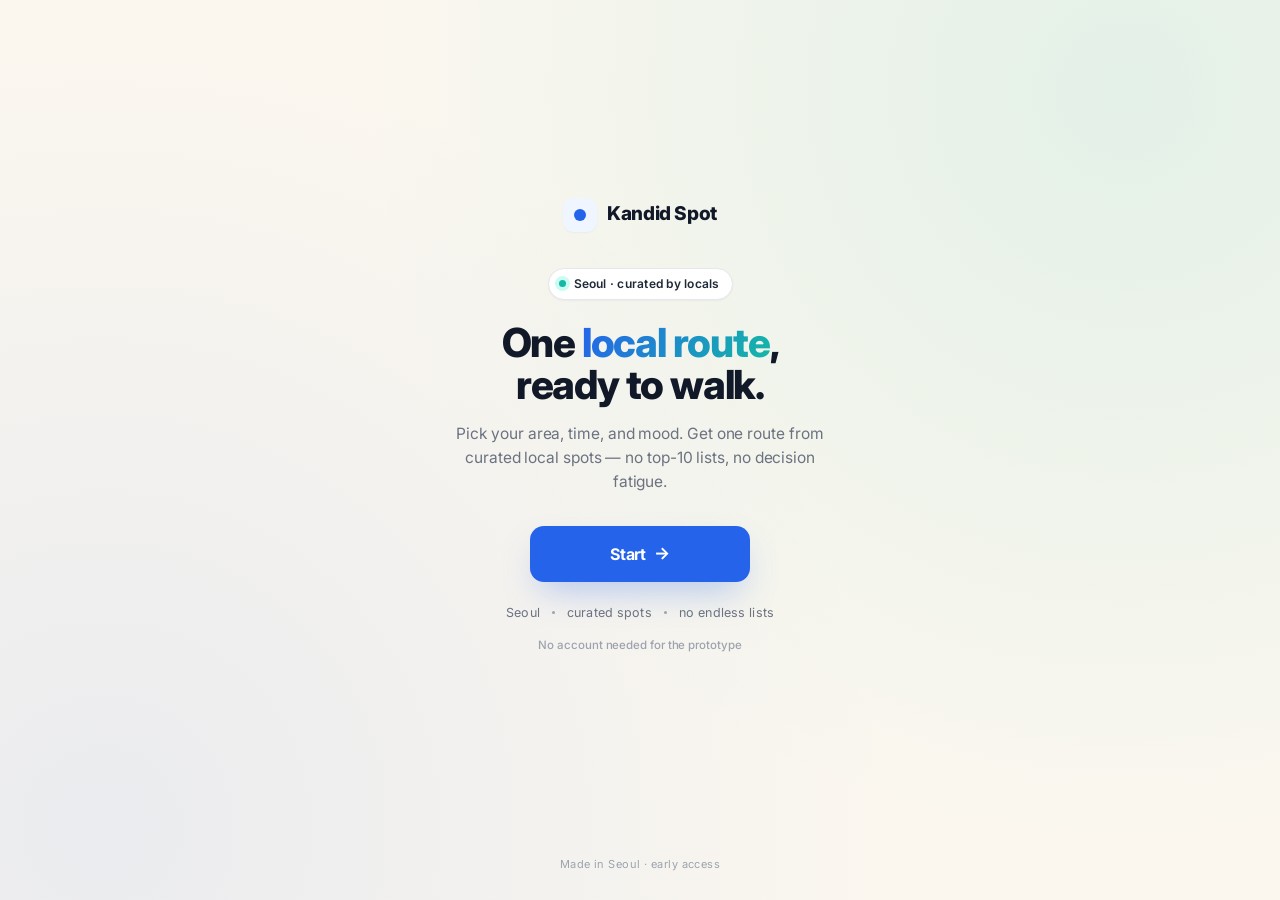
==== commit bde119db: "UI changes" ====
--- a/index.html
+++ b/index.html
@@ -4,7 +4,7 @@
 <meta charset="UTF-8" />
 <meta name="viewport" content="width=device-width, initial-scale=1.0" />
 <title>Kandid Spot — One local route, ready to walk</title>
-<meta name="description" content="Pick your area, time, and vibe. Kandid Spot gives you one route from curated local spots in Seoul." />
+<meta name="description" content="Pick your area, time, and mood. Kandid Spot gives you one route from curated local spots in Seoul." />
 <meta name="theme-color" content="#FBF7EF" />
 <link rel="preconnect" href="https://fonts.googleapis.com" />
 <link rel="preconnect" href="https://fonts.gstatic.com" crossorigin />
@@ -223,7 +223,7 @@
   </h1>
 
   <p class="lead">
-    Pick your area, time, and vibe. Get one route from curated local spots —
+    Pick your area, time, and mood. Get one route from curated local spots —
     no top-10 lists, no decision fatigue.
   </p>
 
